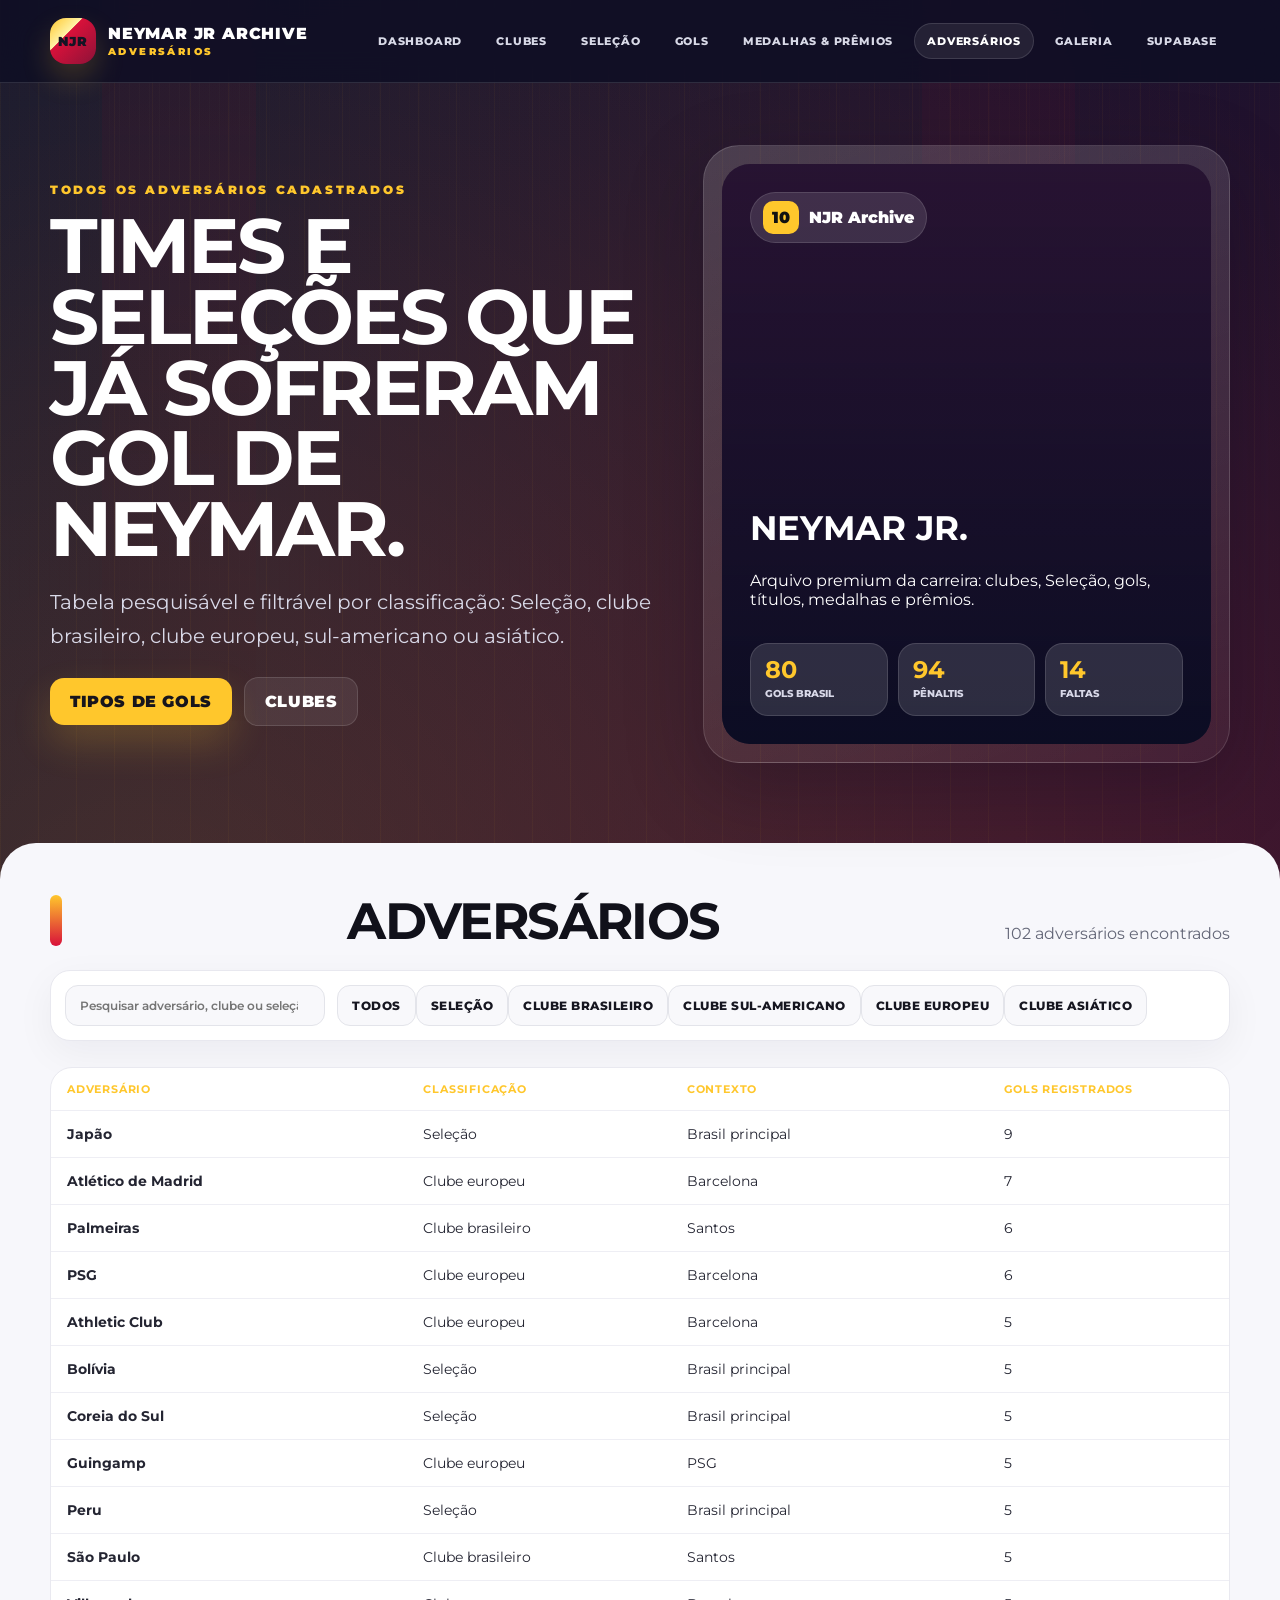
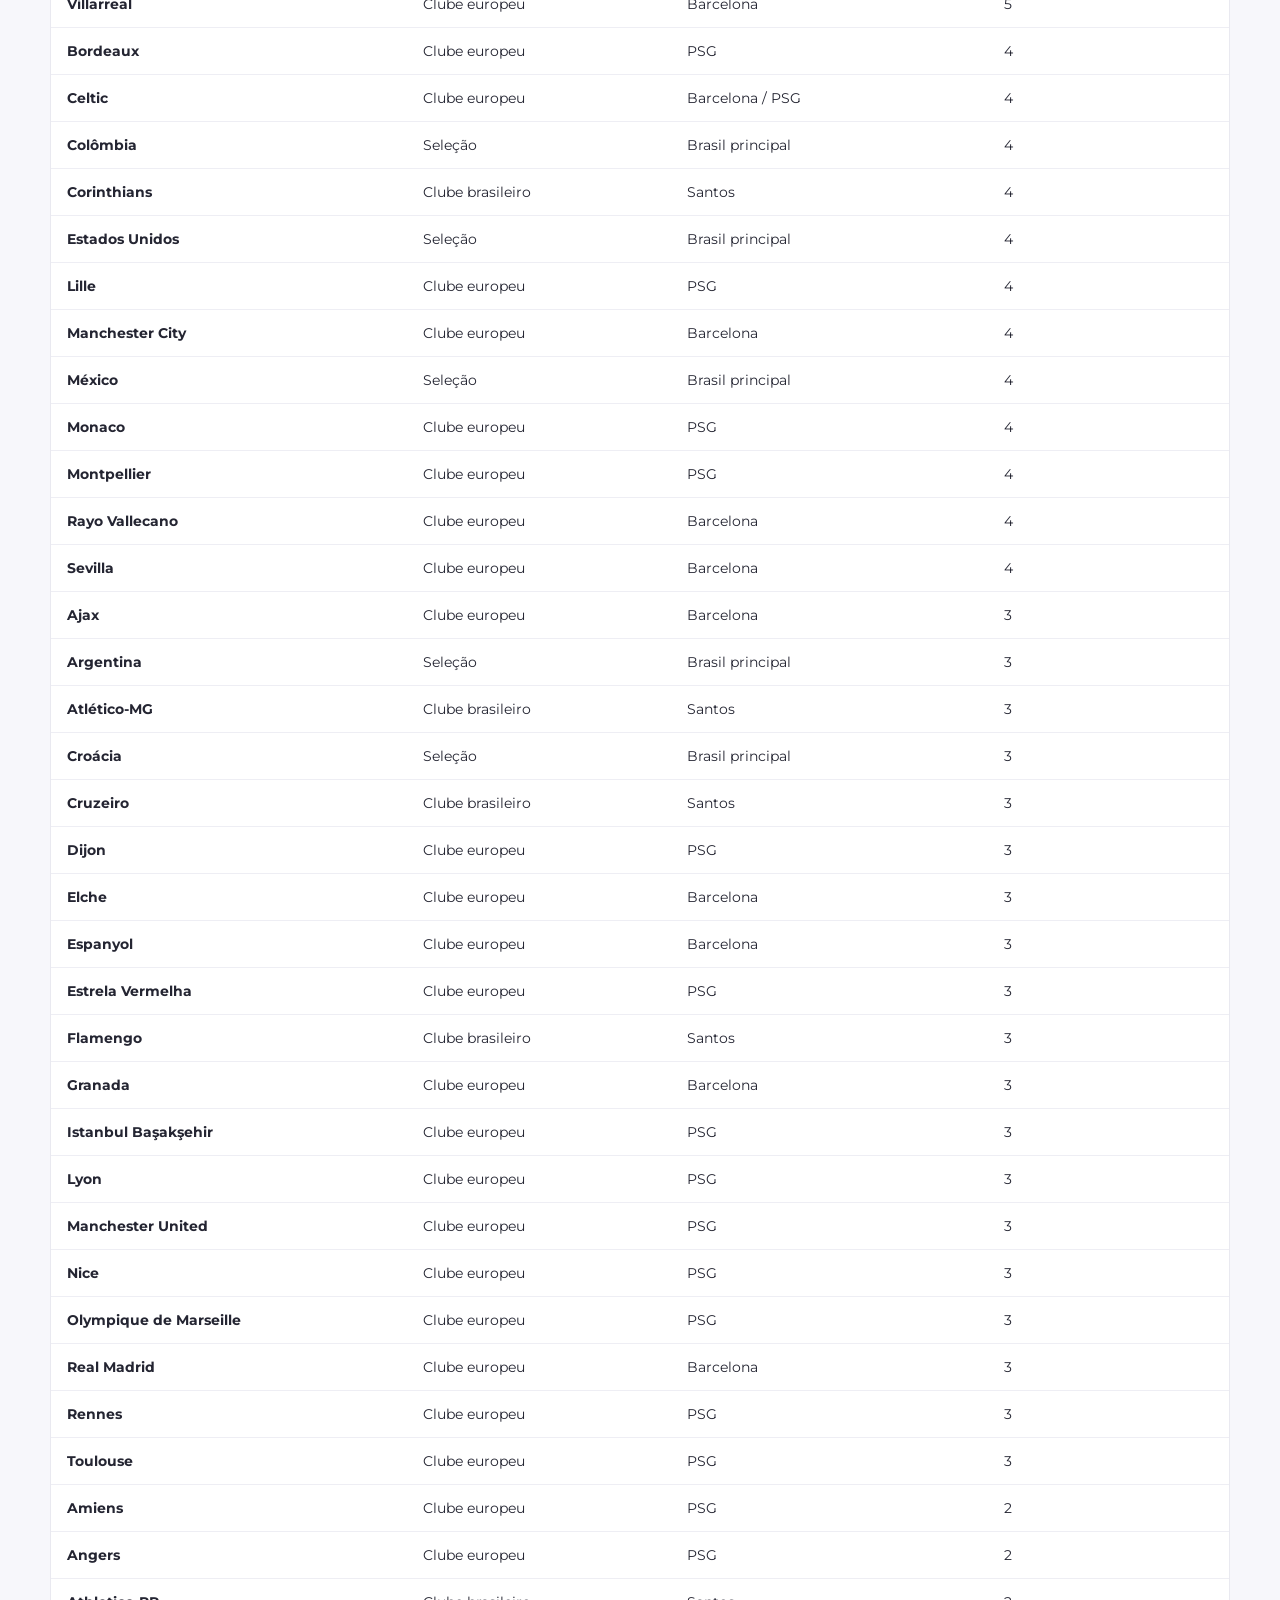
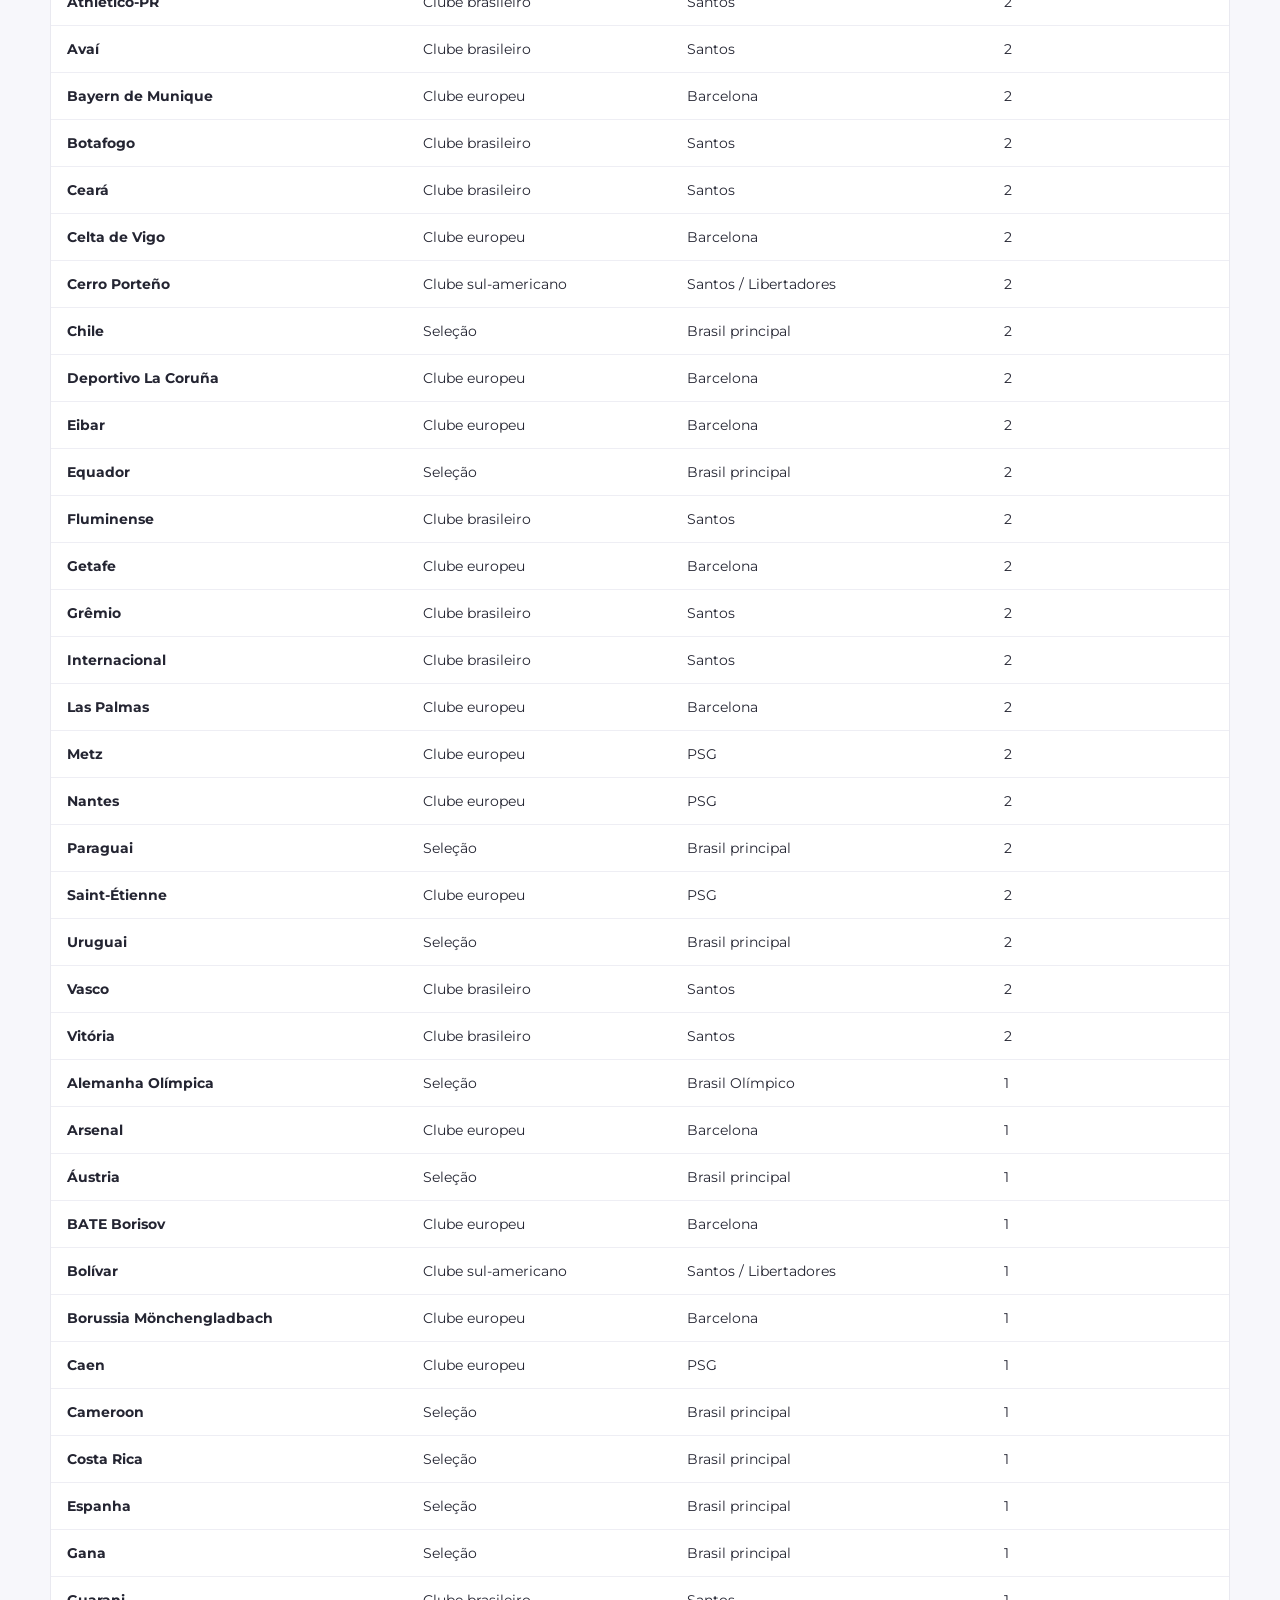
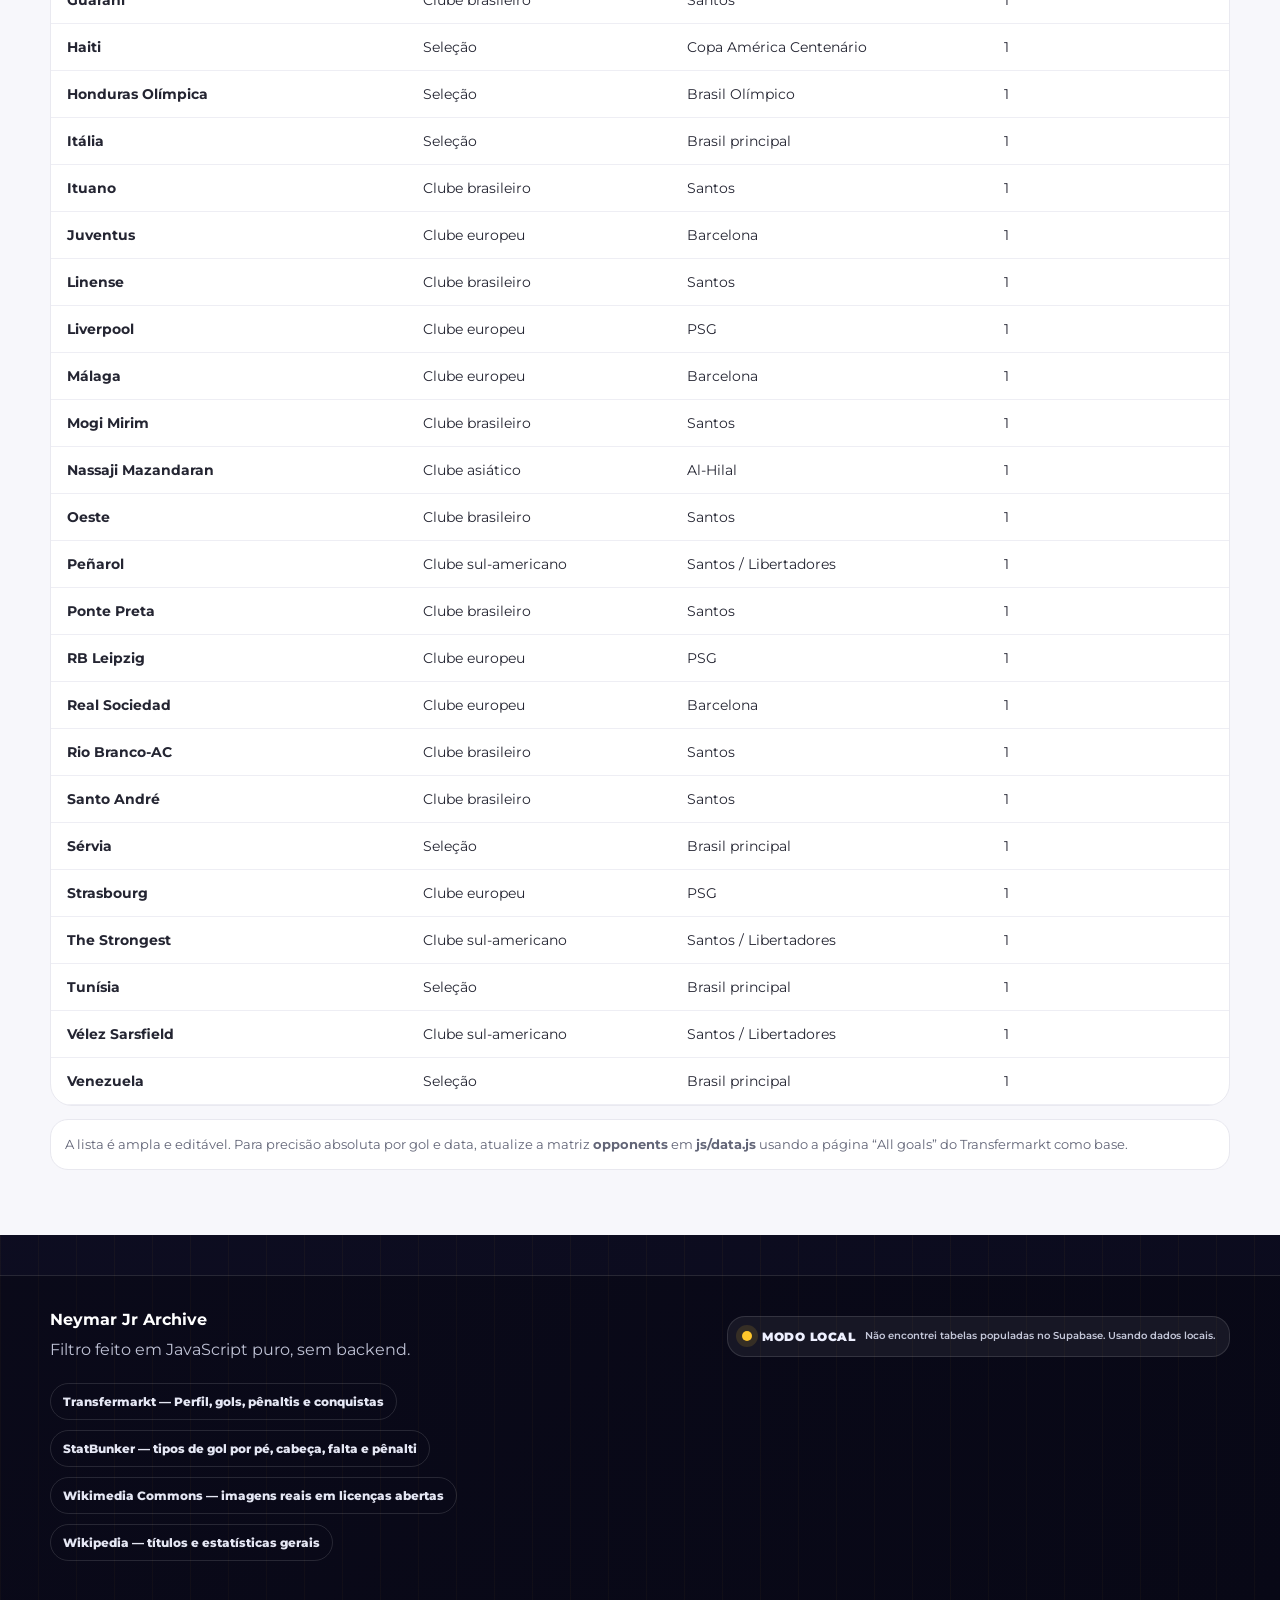
==== adversarios.html @ 156bb24e "Part 3 Neymar" ====
<!DOCTYPE html>
<html lang="pt-BR">
<head>
  <meta charset="UTF-8" />
  <meta name="viewport" content="width=device-width, initial-scale=1.0" />
  <title>Neymar Jr Archive | Adversários</title>
  <link rel="stylesheet" href="css/styles.css" />
</head>
<body data-page="adversarios">
  <header class="topbar"><div class="container nav"><a class="logo" href="index.html"><span class="logo-mark">NJR</span><span>Neymar Jr Archive<small>adversários</small></span></a><button class="mobile-toggle" id="mobile-toggle">Menu</button><nav class="nav-links" id="nav-links"></nav></div></header>
  <main>
    <section class="hero"><div class="container hero-grid"><div><p class="eyebrow">Todos os adversários cadastrados</p><h1>Times e seleções que já sofreram gol de Neymar.</h1><p class="lead">Tabela pesquisável e filtrável por classificação: Seleção, clube brasileiro, clube europeu, sul-americano ou asiático.</p><div class="hero-actions"><a class="btn" href="gols.html">Tipos de gols</a><a class="btn secondary" href="clubes.html">Clubes</a></div></div><div class="phone-card"><div class="phone-screen"><div class="phone-content" id="hero-mini"></div></div></div></div></section>
    <section class="section light"><div class="container"><div class="section-title"><h2>Adversários</h2><p id="opponents-count">Carregando adversários...</p></div><div class="filter-panel"><input id="opponents-search" type="search" placeholder="Pesquisar adversário, clube ou seleção..." /><div id="opponents-filters"></div></div><div class="table-wrap" id="opponents-table"></div><p class="note">A lista é ampla e editável. Para precisão absoluta por gol e data, atualize a matriz <strong>opponents</strong> em <strong>js/data.js</strong> usando a página “All goals” do Transfermarkt como base.</p></div></section>
  </main>
  <footer class="footer"><div class="container footer-grid"><div><strong>Neymar Jr Archive</strong><p>Filtro feito em JavaScript puro, sem backend.</p></div><div class="supabase-status" id="supabase-status"></div><div class="footer-links" id="footer-sources"></div></div></footer>
  <script src="js/data.js"></script><script src="js/supabase-config.js"></script><script src="js/supabase-service.js"></script><script src="js/app.js"></script>
</body>
</html>
---- css/styles.css ----
@import url('https://fonts.googleapis.com/css2?family=Montserrat:wght@400;500;600;700;800;900&display=swap');

:root{
  --navy:#11122f;
  --navy-2:#191844;
  --grenat:#8c1238;
  --red:#d8113a;
  --blue:#213a7b;
  --gold:#ffc72c;
  --gold-2:#e2a900;
  --white:#ffffff;
  --soft:#f7f7fb;
  --muted:#9fa3b7;
  --ink:#11111a;
  --line:rgba(255,255,255,.12);
  --shadow: 0 24px 80px rgba(2,4,24,.24);
  --radius:24px;
}

*{box-sizing:border-box}
html{scroll-behavior:smooth}
body{
  margin:0;
  font-family:'Montserrat', system-ui, -apple-system, BlinkMacSystemFont, 'Segoe UI', sans-serif;
  color:var(--white);
  background:
    linear-gradient(90deg, rgba(255,199,44,.04) 1px, transparent 1px) 0 0/38px 38px,
    radial-gradient(circle at 12% 15%, rgba(255,199,44,.16), transparent 25%),
    radial-gradient(circle at 86% 18%, rgba(216,17,58,.25), transparent 28%),
    linear-gradient(140deg, var(--navy) 0%, #111027 45%, #0b0b1d 100%);
  min-height:100vh;
}

body::before{
  content:"";
  position:fixed;
  inset:0;
  pointer-events:none;
  opacity:.22;
  background:
    repeating-linear-gradient(90deg, transparent 0 9px, rgba(255,199,44,.08) 9px 10px),
    linear-gradient(90deg, transparent 0 8%, rgba(216,17,58,.25) 8% 20%, transparent 20% 72%, rgba(216,17,58,.23) 72% 84%, transparent 84% 100%);
  mask-image:linear-gradient(to bottom, black, transparent 86%);
  z-index:-1;
}

a{color:inherit;text-decoration:none}
img{max-width:100%;display:block}
button,input,select{font-family:inherit}

.container{width:min(1180px, calc(100% - 32px));margin:0 auto}

.topbar{
  position:sticky;
  top:0;
  z-index:50;
  background:rgba(14,14,36,.82);
  backdrop-filter:blur(18px);
  border-bottom:1px solid var(--line);
}
.nav{
  height:82px;
  display:flex;
  align-items:center;
  justify-content:space-between;
  gap:22px;
}
.logo{
  display:flex;
  align-items:center;
  gap:12px;
  font-weight:900;
  letter-spacing:.8px;
  text-transform:uppercase;
}
.logo-mark{
  width:46px;height:46px;
  border-radius:16px;
  background:linear-gradient(135deg, var(--gold), #fff3a7 35%, var(--red) 36%, var(--grenat));
  color:#141424;
  display:grid;
  place-items:center;
  box-shadow:0 14px 30px rgba(255,199,44,.2);
  font-size:13px;
}
.logo small{display:block;color:var(--gold);font-size:10px;letter-spacing:2.4px;margin-top:2px}
.nav-links{display:flex;align-items:center;gap:8px;flex-wrap:wrap;justify-content:flex-end}
.nav-links a{
  padding:10px 12px;
  border:1px solid transparent;
  border-radius:999px;
  color:#d8d9e7;
  font-size:11px;
  font-weight:800;
  letter-spacing:.8px;
  text-transform:uppercase;
}
.nav-links a:hover,.nav-links a.active{background:rgba(255,255,255,.08);border-color:rgba(255,255,255,.12);color:var(--white)}
.mobile-toggle{display:none;border:0;background:rgba(255,255,255,.08);color:var(--white);border-radius:14px;padding:10px 12px;font-weight:900}

.hero{
  padding:62px 0 42px;
}
.hero-grid{
  display:grid;
  grid-template-columns:1.08fr .92fr;
  gap:34px;
  align-items:center;
}
.eyebrow{color:var(--gold);font-weight:900;text-transform:uppercase;letter-spacing:2.6px;font-size:12px;margin:0 0 14px}
h1{
  font-size:clamp(42px, 6vw, 82px);
  line-height:.92;
  margin:0 0 20px;
  letter-spacing:-3px;
  text-transform:uppercase;
}
.lead{font-size:clamp(16px, 2vw, 20px);line-height:1.7;color:#d9d9e8;max-width:760px;margin:0 0 24px}
.hero-actions{display:flex;gap:12px;flex-wrap:wrap;align-items:center}
.btn{
  display:inline-flex;
  align-items:center;
  justify-content:center;
  gap:10px;
  border:0;
  border-radius:14px;
  padding:14px 20px;
  background:var(--gold);
  color:#17151c;
  font-weight:900;
  text-transform:uppercase;
  letter-spacing:.6px;
  box-shadow:0 18px 38px rgba(255,199,44,.2);
  cursor:pointer;
}
.btn:hover{background:var(--gold-2);transform:translateY(-1px)}
.btn.secondary{background:rgba(255,255,255,.08);border:1px solid var(--line);color:#fff;box-shadow:none}
.btn.small{padding:10px 13px;border-radius:11px;font-size:12px}

.phone-card{
  position:relative;
  border-radius:36px;
  padding:18px;
  background:linear-gradient(160deg, rgba(255,255,255,.16), rgba(255,255,255,.04));
  border:1px solid rgba(255,255,255,.14);
  box-shadow:var(--shadow);
  overflow:hidden;
}
.phone-screen{
  min-height:580px;
  border-radius:28px;
  overflow:hidden;
  position:relative;
  background:#11142f;
}
.phone-screen::before{
  content:"";
  position:absolute;inset:0;
  background:linear-gradient(to bottom, rgba(124,16,59,.20), rgba(9,9,28,.65)), var(--hero-img) center/cover;
  filter:saturate(1.05);
}
.phone-content{position:relative;z-index:1;padding:28px;min-height:580px;display:flex;flex-direction:column;justify-content:flex-end}
.player-badge{display:inline-flex;gap:10px;align-items:center;background:rgba(255,255,255,.12);border:1px solid rgba(255,255,255,.12);padding:8px 12px;border-radius:999px;font-weight:900;width:max-content;margin-bottom:auto}
.player-number{background:var(--gold);color:#111;border-radius:10px;padding:7px 9px}
.phone-content h2{font-size:34px;line-height:1;margin:22px 0 10px;text-transform:uppercase}
.phone-stats{display:grid;grid-template-columns:repeat(3,1fr);gap:10px;margin-top:18px}
.phone-stat{background:rgba(255,255,255,.13);border:1px solid rgba(255,255,255,.13);border-radius:18px;padding:14px}
.phone-stat strong{display:block;font-size:24px;color:var(--gold);line-height:1}.phone-stat span{font-size:10px;text-transform:uppercase;color:#d8d8e8;font-weight:800}

.section{padding:52px 0}
.section.light{background:var(--soft);color:var(--ink);border-radius:36px 36px 0 0;margin-top:38px}
.section-title{display:flex;align-items:flex-end;justify-content:space-between;gap:20px;margin-bottom:24px}
.section-title h2{font-size:clamp(30px,4vw,52px);line-height:1;text-transform:uppercase;letter-spacing:-1.6px;margin:0}.section-title p{margin:0;color:var(--muted);max-width:560px;line-height:1.6}
.section.light .section-title p{color:#636677}
.section-title::before{content:"";display:block;width:12px;align-self:stretch;border-radius:99px;background:linear-gradient(var(--gold), var(--red));order:-1}

.kpi-grid{display:grid;grid-template-columns:repeat(4,1fr);gap:16px;margin:26px 0}
.kpi-card{background:rgba(255,255,255,.08);border:1px solid var(--line);border-radius:22px;padding:22px;box-shadow:0 18px 50px rgba(0,0,0,.12)}
.kpi-card strong{display:block;font-size:38px;color:var(--gold);line-height:1}.kpi-card span{display:block;margin-top:8px;text-transform:uppercase;font-size:12px;font-weight:900;letter-spacing:.8px}.kpi-card small{display:block;color:#c0c3d8;line-height:1.45;margin-top:12px}

.filter-panel{display:flex;gap:12px;flex-wrap:wrap;align-items:center;margin:20px 0 26px;padding:14px;border:1px solid rgba(255,255,255,.12);border-radius:20px;background:rgba(255,255,255,.06)}
.section.light .filter-panel{background:#fff;border-color:#e8e8ef;box-shadow:0 12px 38px rgba(16,19,40,.05)}
.filter-btn, select, input[type="search"]{
  border:1px solid rgba(255,255,255,.15);
  background:rgba(255,255,255,.08);
  color:var(--white);
  border-radius:13px;
  padding:12px 14px;
  font-weight:800;
  font-size:12px;
  text-transform:uppercase;
  letter-spacing:.5px;
  outline:none;
}
.section.light .filter-btn,.section.light select,.section.light input[type="search"]{border-color:#e3e4ea;background:#f8f8fb;color:#161620}
.filter-btn.active,.filter-btn:hover{background:var(--gold);color:#111;border-color:var(--gold)}
input[type="search"]{min-width:260px;text-transform:none;font-weight:600;letter-spacing:0}
select option{color:#111}

.grid{display:grid;gap:18px}.grid.three{grid-template-columns:repeat(3,1fr)}.grid.two{grid-template-columns:repeat(2,1fr)}.grid.four{grid-template-columns:repeat(4,1fr)}
.card{
  background:rgba(255,255,255,.08);
  border:1px solid var(--line);
  border-radius:var(--radius);
  overflow:hidden;
  box-shadow:0 20px 60px rgba(1,1,10,.16);
}
.section.light .card{background:#fff;border-color:#eeeeF5;color:var(--ink);box-shadow:0 20px 60px rgba(16,19,40,.08)}
.card-media{height:230px;background:#111;overflow:hidden;position:relative}.card-media img{width:100%;height:100%;object-fit:cover}.card-media::after{content:"";position:absolute;inset:0;background:linear-gradient(to top,rgba(9,9,28,.85),transparent 58%)}
.card-body{padding:22px}.card h3{margin:0 0 8px;font-size:22px;text-transform:uppercase;letter-spacing:-.7px}.card p{color:#cfd1e0;line-height:1.6;margin:0 0 14px}.section.light .card p{color:#5d6172}
.tag-row{display:flex;gap:8px;flex-wrap:wrap;margin:12px 0}.tag{font-size:10px;text-transform:uppercase;letter-spacing:.8px;font-weight:900;border:1px solid rgba(255,255,255,.14);background:rgba(255,255,255,.08);border-radius:999px;padding:7px 9px;color:#e8e8f5}.section.light .tag{border-color:#e8e8ef;background:#f7f7fa;color:#343544}.tag.gold{background:var(--gold);border-color:var(--gold);color:#111}
.stat-list{display:grid;grid-template-columns:repeat(5,1fr);gap:8px;margin-top:16px}.mini-stat{border-radius:14px;padding:12px;background:rgba(255,255,255,.08);border:1px solid rgba(255,255,255,.08)}.section.light .mini-stat{background:#f8f8fb;border-color:#ededf4}.mini-stat strong{display:block;color:var(--gold);font-size:22px}.section.light .mini-stat strong{color:#c49200}.mini-stat span{font-size:10px;text-transform:uppercase;font-weight:900;color:#c8cbdf}.section.light .mini-stat span{color:#737789}

.timeline{position:relative;display:grid;gap:16px}.timeline::before{content:"";position:absolute;top:0;bottom:0;left:20px;width:2px;background:rgba(255,199,44,.35)}.timeline-item{position:relative;padding-left:56px}.timeline-dot{position:absolute;left:9px;top:18px;width:24px;height:24px;border-radius:50%;background:var(--gold);border:5px solid var(--navy)}.timeline-box{background:rgba(255,255,255,.08);border:1px solid var(--line);border-radius:20px;padding:18px}.timeline-box strong{color:var(--gold);font-size:13px;text-transform:uppercase}.timeline-box h3{margin:4px 0 6px;text-transform:uppercase}.timeline-box p{margin:0;color:#cfd1df;line-height:1.55}

.chart-card{padding:22px}.bar-row{display:grid;grid-template-columns:150px 1fr 62px;gap:12px;align-items:center;margin:14px 0}.bar-label{font-weight:900;font-size:12px;text-transform:uppercase}.bar-track{height:14px;border-radius:99px;background:rgba(255,255,255,.10);overflow:hidden}.section.light .bar-track{background:#e8e8ef}.bar-fill{height:100%;border-radius:99px;background:linear-gradient(90deg,var(--gold),var(--red));width:var(--w)}.bar-value{text-align:right;color:var(--gold);font-weight:900}.section.light .bar-value{color:#bc8e00}

.table-wrap{overflow:auto;border-radius:22px;border:1px solid rgba(255,255,255,.1)}.section.light .table-wrap{border-color:#e9e9f0;background:#fff}table{width:100%;border-collapse:collapse;min-width:720px}th,td{padding:14px 16px;border-bottom:1px solid rgba(255,255,255,.08);text-align:left}th{text-transform:uppercase;letter-spacing:.8px;font-size:11px;color:var(--gold)}td{color:#e6e7f4;font-size:14px}.section.light td{color:#242532}.section.light th,.section.light td{border-bottom:1px solid #eeeeF4}

.award-card .card-media{height:260px;background:#080812}.award-card .card-media img{object-fit:cover}.award-class{color:var(--gold);font-size:11px;text-transform:uppercase;letter-spacing:1.2px;font-weight:900}.award-years{display:inline-flex;margin:8px 0 14px;background:var(--gold);color:#111;border-radius:999px;padding:8px 10px;font-size:12px;font-weight:900}

.gallery-card{position:relative;min-height:340px;border-radius:26px;overflow:hidden;border:1px solid var(--line);box-shadow:var(--shadow)}.gallery-card img{width:100%;height:100%;min-height:340px;object-fit:cover;position:absolute;inset:0}.gallery-card::after{content:"";position:absolute;inset:0;background:linear-gradient(to top,rgba(8,8,22,.86),transparent 58%)}.gallery-info{position:absolute;left:20px;right:20px;bottom:20px;z-index:1}.gallery-info h3{margin:0 0 8px;text-transform:uppercase;font-size:20px}.gallery-info p{margin:0;color:#d7d8e7;font-size:12px}

.note{font-size:13px;color:#bfc2d5;line-height:1.6;background:rgba(255,255,255,.06);border:1px solid var(--line);border-radius:18px;padding:14px}.section.light .note{background:#fff;color:#626577;border-color:#e8e8ef}
.footer{padding:34px 0 46px;border-top:1px solid var(--line);background:rgba(0,0,0,.22);margin-top:40px}.footer-grid{display:grid;grid-template-columns:1fr auto;gap:20px;align-items:center}.footer p{color:#bfc2d5;line-height:1.6;margin:8px 0 0}.footer-links{display:flex;gap:10px;flex-wrap:wrap}.footer-links a{border:1px solid var(--line);border-radius:999px;padding:10px 12px;color:#e5e7f4;font-size:12px;font-weight:800}

.empty{padding:24px;border:1px dashed rgba(255,255,255,.22);border-radius:18px;color:#cdd0df}.section.light .empty{border-color:#ddd;color:#6d7180}

@media (max-width: 980px){
  .hero-grid{grid-template-columns:1fr}.phone-card{max-width:560px;margin:0 auto}.kpi-grid,.grid.four{grid-template-columns:repeat(2,1fr)}.grid.three{grid-template-columns:repeat(2,1fr)}.stat-list{grid-template-columns:repeat(3,1fr)}
  .nav-links{position:fixed;left:16px;right:16px;top:86px;background:#11122f;border:1px solid var(--line);border-radius:22px;padding:14px;display:none;box-shadow:var(--shadow)}.nav-links.open{display:flex}.mobile-toggle{display:block}
}
@media (max-width: 640px){
  .container{width:min(100% - 22px, 1180px)}.nav{height:72px}.logo span{font-size:13px}.hero{padding-top:34px}h1{letter-spacing:-1.6px}.phone-screen,.phone-content{min-height:460px}.phone-stats{grid-template-columns:1fr}.kpi-grid,.grid.two,.grid.three,.grid.four{grid-template-columns:1fr}.section{padding:34px 0}.section-title{align-items:flex-start;flex-direction:column}.stat-list{grid-template-columns:repeat(2,1fr)}.bar-row{grid-template-columns:1fr}.bar-value{text-align:left}.footer-grid{grid-template-columns:1fr}input[type="search"]{min-width:100%;width:100%}
}

.supabase-status{
  display:flex;
  align-items:center;
  gap:10px;
  flex-wrap:wrap;
  border:1px solid var(--line);
  border-radius:18px;
  padding:12px 14px;
  background:rgba(255,255,255,.06);
  color:#eef0ff;
  font-weight:900;
  font-size:12px;
  text-transform:uppercase;
  letter-spacing:.5px;
}
.supabase-status small{color:#c5c8da;text-transform:none;letter-spacing:0;font-weight:600;line-height:1.4}
.supabase-status.large{margin:0 0 20px;padding:18px;border-radius:22px;justify-content:flex-start}
.status-dot{width:10px;height:10px;border-radius:50%;display:inline-block;background:#8f94aa;box-shadow:0 0 0 6px rgba(255,255,255,.06)}
.status-dot.online{background:#39d98a;box-shadow:0 0 0 6px rgba(57,217,138,.13)}
.status-dot.offline{background:var(--gold);box-shadow:0 0 0 6px rgba(255,199,44,.13)}

.form-card{
  background:rgba(255,255,255,.08);
  border:1px solid var(--line);
  border-radius:var(--radius);
  padding:22px;
  box-shadow:var(--shadow);
  display:grid;
  gap:16px;
}
.form-grid{display:grid;grid-template-columns:repeat(2,1fr);gap:16px}
.form-card label{display:grid;gap:8px;font-size:12px;text-transform:uppercase;letter-spacing:.8px;font-weight:900;color:#e8e9f8}
.form-card input,.form-card textarea,.form-card select{
  width:100%;
  border:1px solid rgba(255,255,255,.14);
  background:rgba(255,255,255,.08);
  color:#fff;
  border-radius:14px;
  padding:14px;
  outline:none;
  font-weight:600;
  text-transform:none;
  letter-spacing:0;
}
.form-card textarea{resize:vertical;line-height:1.55}
.form-card option{color:#111}
.section.light .form-card{background:#fff;border-color:#ececf3;color:var(--ink)}
.section.light .form-card label{color:#232431}.section.light .form-card input,.section.light .form-card textarea,.section.light .form-card select{background:#f8f8fb;border-color:#e3e4ea;color:#111}

@media (max-width: 640px){.form-grid{grid-template-columns:1fr}.supabase-status{align-items:flex-start;flex-direction:column}}
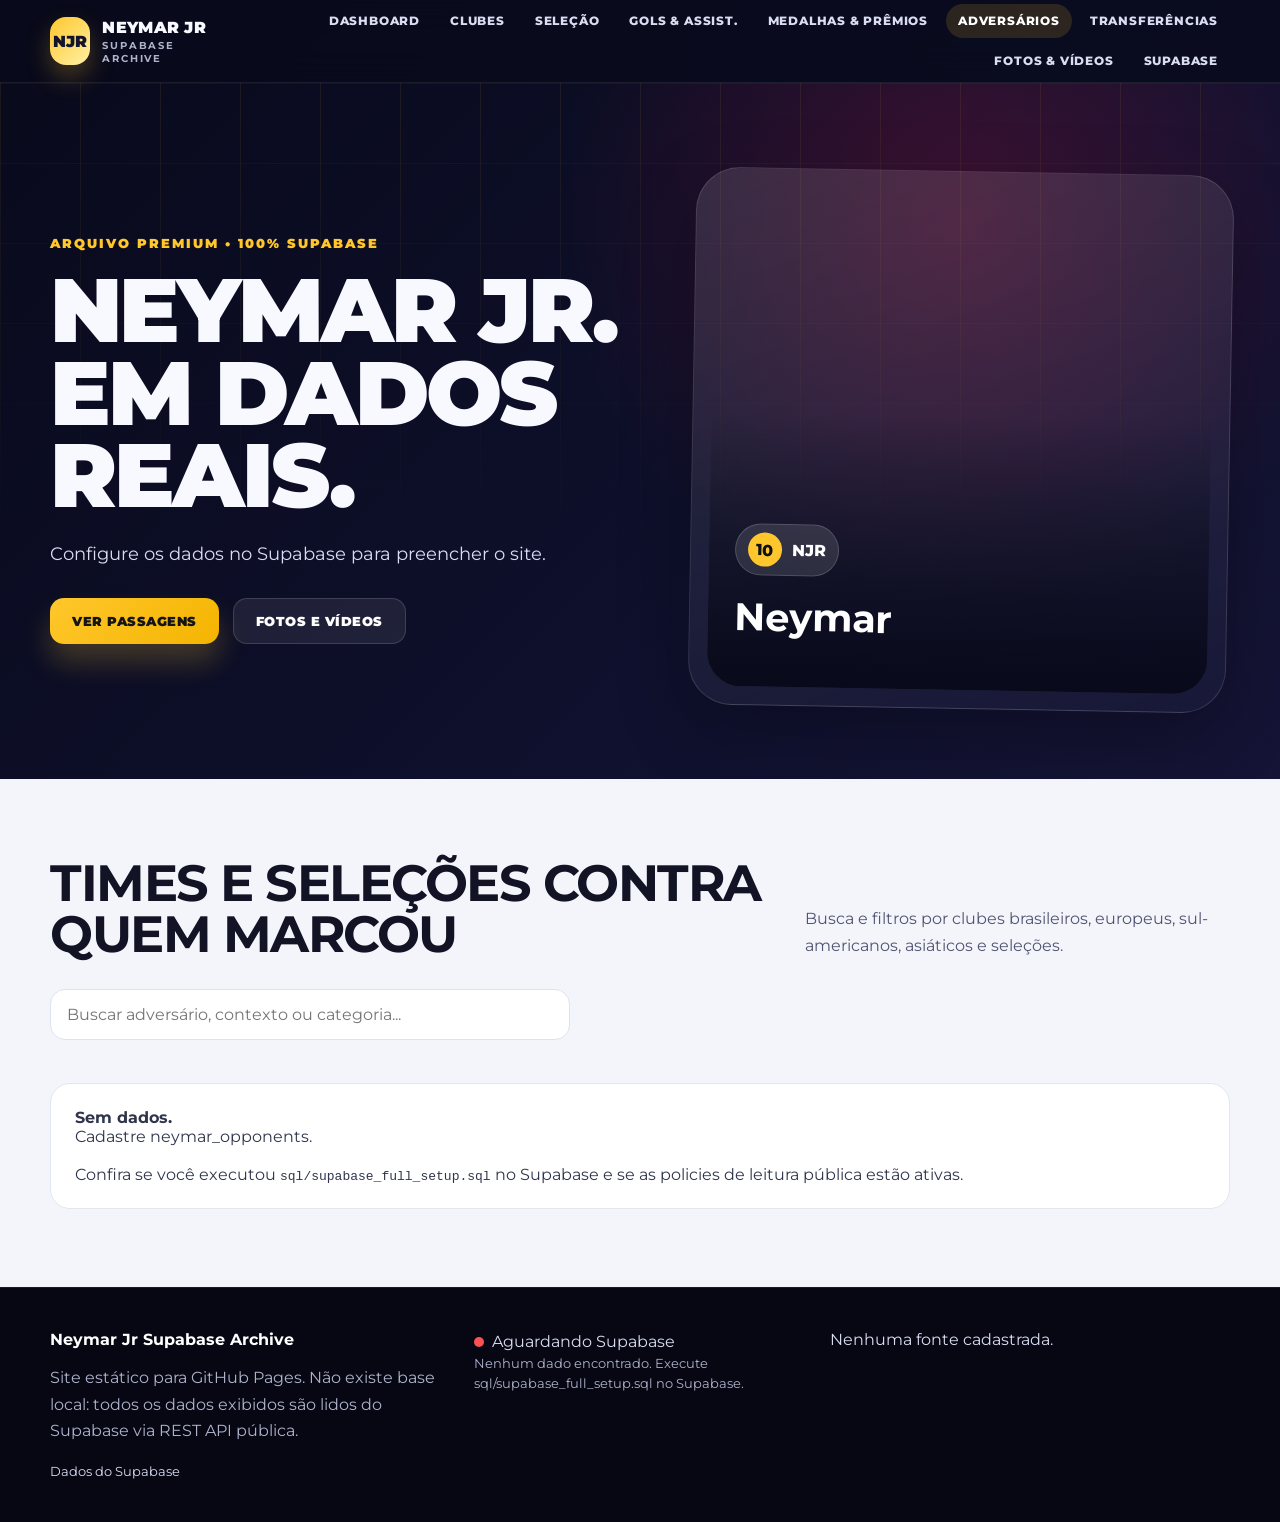
==== commit 786caeff: "Part 4 Neymar" ====
--- a/adversarios.html
+++ b/adversarios.html
@@ -1,18 +1,2 @@
-<!DOCTYPE html>
-<html lang="pt-BR">
-<head>
-  <meta charset="UTF-8" />
-  <meta name="viewport" content="width=device-width, initial-scale=1.0" />
-  <title>Neymar Jr Archive | Adversários</title>
-  <link rel="stylesheet" href="css/styles.css" />
-</head>
-<body data-page="adversarios">
-  <header class="topbar"><div class="container nav"><a class="logo" href="index.html"><span class="logo-mark">NJR</span><span>Neymar Jr Archive<small>adversários</small></span></a><button class="mobile-toggle" id="mobile-toggle">Menu</button><nav class="nav-links" id="nav-links"></nav></div></header>
-  <main>
-    <section class="hero"><div class="container hero-grid"><div><p class="eyebrow">Todos os adversários cadastrados</p><h1>Times e seleções que já sofreram gol de Neymar.</h1><p class="lead">Tabela pesquisável e filtrável por classificação: Seleção, clube brasileiro, clube europeu, sul-americano ou asiático.</p><div class="hero-actions"><a class="btn" href="gols.html">Tipos de gols</a><a class="btn secondary" href="clubes.html">Clubes</a></div></div><div class="phone-card"><div class="phone-screen"><div class="phone-content" id="hero-mini"></div></div></div></div></section>
-    <section class="section light"><div class="container"><div class="section-title"><h2>Adversários</h2><p id="opponents-count">Carregando adversários...</p></div><div class="filter-panel"><input id="opponents-search" type="search" placeholder="Pesquisar adversário, clube ou seleção..." /><div id="opponents-filters"></div></div><div class="table-wrap" id="opponents-table"></div><p class="note">A lista é ampla e editável. Para precisão absoluta por gol e data, atualize a matriz <strong>opponents</strong> em <strong>js/data.js</strong> usando a página “All goals” do Transfermarkt como base.</p></div></section>
-  </main>
-  <footer class="footer"><div class="container footer-grid"><div><strong>Neymar Jr Archive</strong><p>Filtro feito em JavaScript puro, sem backend.</p></div><div class="supabase-status" id="supabase-status"></div><div class="footer-links" id="footer-sources"></div></div></footer>
-  <script src="js/data.js"></script><script src="js/supabase-config.js"></script><script src="js/supabase-service.js"></script><script src="js/app.js"></script>
-</body>
-</html>
+<!DOCTYPE html><html lang="pt-BR"><head><meta charset="UTF-8"/><meta name="viewport" content="width=device-width, initial-scale=1.0"/><title>Neymar Jr | Adversários</title><meta name="description" content="Todos os adversários cadastrados contra quem Neymar marcou."/><link rel="preconnect" href="https://fonts.googleapis.com"><link rel="preconnect" href="https://fonts.gstatic.com" crossorigin><link href="https://fonts.googleapis.com/css2?family=Montserrat:wght@400;500;700;800;900&display=swap" rel="stylesheet"><link rel="stylesheet" href="css/styles.css"/></head><body data-page="adversarios"><header class="topbar"><div class="container nav"><a class="logo" href="index.html"><span class="logo-mark">NJR</span><span><span id="brand-name">Neymar Jr</span><small>Supabase Archive</small></span></a><button class="mobile-toggle" id="mobile-toggle">Menu</button><nav class="nav-links" id="nav-links"></nav></div></header><main><section class="hero"><div class="container hero-grid"><div id="hero-copy"></div><div class="phone-card"><div class="phone-screen"><div class="phone-content" id="hero-mini"></div></div></div></div></section>
+<section class="section light"><div class="container"><div class="section-title"><h2>Times e seleções contra quem marcou</h2><p>Busca e filtros por clubes brasileiros, europeus, sul-americanos, asiáticos e seleções.</p></div><input class="searchbar" id="opponents-search" placeholder="Buscar adversário, contexto ou categoria..."/><br><br><div class="filters" id="opponents-filters"></div><p class="note" id="opponents-count"></p><div class="table-wrap" id="opponents-table"></div></div></section></main><footer class="footer"><div class="container footer-grid"><div><strong>Neymar Jr Supabase Archive</strong><p>Site estático para GitHub Pages. Não existe base local: todos os dados exibidos são lidos do Supabase via REST API pública.</p><small id="updated-label"></small></div><div class="supabase-status" id="supabase-status"></div><div class="footer-links" id="footer-sources"></div></div></footer><script src="js/supabase-config.js"></script><script src="js/app.js"></script></body></html>
--- a/css/styles.css
+++ b/css/styles.css
@@ -1,286 +1,53 @@
-@import url('https://fonts.googleapis.com/css2?family=Montserrat:wght@400;500;600;700;800;900&display=swap');
 
 :root{
-  --navy:#11122f;
-  --navy-2:#191844;
-  --grenat:#8c1238;
-  --red:#d8113a;
-  --blue:#213a7b;
+  --bg:#0a0b1b;
+  --bg2:#111331;
+  --panel:#16183a;
+  --card:#ffffff;
+  --text:#f8f8ff;
+  --muted:#aeb3cc;
+  --ink:#121426;
+  --ink2:#4f5470;
+  --blue:#172b8f;
+  --navy:#10122d;
+  --red:#b91545;
   --gold:#ffc72c;
-  --gold-2:#e2a900;
-  --white:#ffffff;
-  --soft:#f7f7fb;
-  --muted:#9fa3b7;
-  --ink:#11111a;
+  --gold2:#f4b400;
   --line:rgba(255,255,255,.12);
-  --shadow: 0 24px 80px rgba(2,4,24,.24);
+  --shadow:0 24px 70px rgba(0,0,0,.28);
   --radius:24px;
+  --container:1180px;
 }
-
 *{box-sizing:border-box}
 html{scroll-behavior:smooth}
-body{
-  margin:0;
-  font-family:'Montserrat', system-ui, -apple-system, BlinkMacSystemFont, 'Segoe UI', sans-serif;
-  color:var(--white);
-  background:
-    linear-gradient(90deg, rgba(255,199,44,.04) 1px, transparent 1px) 0 0/38px 38px,
-    radial-gradient(circle at 12% 15%, rgba(255,199,44,.16), transparent 25%),
-    radial-gradient(circle at 86% 18%, rgba(216,17,58,.25), transparent 28%),
-    linear-gradient(140deg, var(--navy) 0%, #111027 45%, #0b0b1d 100%);
-  min-height:100vh;
-}
-
-body::before{
-  content:"";
-  position:fixed;
-  inset:0;
-  pointer-events:none;
-  opacity:.22;
-  background:
-    repeating-linear-gradient(90deg, transparent 0 9px, rgba(255,199,44,.08) 9px 10px),
-    linear-gradient(90deg, transparent 0 8%, rgba(216,17,58,.25) 8% 20%, transparent 20% 72%, rgba(216,17,58,.23) 72% 84%, transparent 84% 100%);
-  mask-image:linear-gradient(to bottom, black, transparent 86%);
-  z-index:-1;
-}
-
+body{margin:0;font-family:Montserrat,Inter,system-ui,-apple-system,Segoe UI,Arial,sans-serif;background:linear-gradient(135deg,#080919,#111331 45%,#370b24);color:var(--text);min-height:100vh}
 a{color:inherit;text-decoration:none}
 img{max-width:100%;display:block}
-button,input,select{font-family:inherit}
-
-.container{width:min(1180px, calc(100% - 32px));margin:0 auto}
-
-.topbar{
-  position:sticky;
-  top:0;
-  z-index:50;
-  background:rgba(14,14,36,.82);
-  backdrop-filter:blur(18px);
-  border-bottom:1px solid var(--line);
-}
-.nav{
-  height:82px;
-  display:flex;
-  align-items:center;
-  justify-content:space-between;
-  gap:22px;
-}
-.logo{
-  display:flex;
-  align-items:center;
-  gap:12px;
-  font-weight:900;
-  letter-spacing:.8px;
-  text-transform:uppercase;
-}
-.logo-mark{
-  width:46px;height:46px;
-  border-radius:16px;
-  background:linear-gradient(135deg, var(--gold), #fff3a7 35%, var(--red) 36%, var(--grenat));
-  color:#141424;
-  display:grid;
-  place-items:center;
-  box-shadow:0 14px 30px rgba(255,199,44,.2);
-  font-size:13px;
-}
-.logo small{display:block;color:var(--gold);font-size:10px;letter-spacing:2.4px;margin-top:2px}
-.nav-links{display:flex;align-items:center;gap:8px;flex-wrap:wrap;justify-content:flex-end}
-.nav-links a{
-  padding:10px 12px;
-  border:1px solid transparent;
-  border-radius:999px;
-  color:#d8d9e7;
-  font-size:11px;
-  font-weight:800;
-  letter-spacing:.8px;
-  text-transform:uppercase;
-}
-.nav-links a:hover,.nav-links a.active{background:rgba(255,255,255,.08);border-color:rgba(255,255,255,.12);color:var(--white)}
-.mobile-toggle{display:none;border:0;background:rgba(255,255,255,.08);color:var(--white);border-radius:14px;padding:10px 12px;font-weight:900}
-
-.hero{
-  padding:62px 0 42px;
-}
-.hero-grid{
-  display:grid;
-  grid-template-columns:1.08fr .92fr;
-  gap:34px;
-  align-items:center;
-}
-.eyebrow{color:var(--gold);font-weight:900;text-transform:uppercase;letter-spacing:2.6px;font-size:12px;margin:0 0 14px}
-h1{
-  font-size:clamp(42px, 6vw, 82px);
-  line-height:.92;
-  margin:0 0 20px;
-  letter-spacing:-3px;
-  text-transform:uppercase;
-}
-.lead{font-size:clamp(16px, 2vw, 20px);line-height:1.7;color:#d9d9e8;max-width:760px;margin:0 0 24px}
-.hero-actions{display:flex;gap:12px;flex-wrap:wrap;align-items:center}
-.btn{
-  display:inline-flex;
-  align-items:center;
-  justify-content:center;
-  gap:10px;
-  border:0;
-  border-radius:14px;
-  padding:14px 20px;
-  background:var(--gold);
-  color:#17151c;
-  font-weight:900;
-  text-transform:uppercase;
-  letter-spacing:.6px;
-  box-shadow:0 18px 38px rgba(255,199,44,.2);
-  cursor:pointer;
-}
-.btn:hover{background:var(--gold-2);transform:translateY(-1px)}
-.btn.secondary{background:rgba(255,255,255,.08);border:1px solid var(--line);color:#fff;box-shadow:none}
-.btn.small{padding:10px 13px;border-radius:11px;font-size:12px}
-
-.phone-card{
-  position:relative;
-  border-radius:36px;
-  padding:18px;
-  background:linear-gradient(160deg, rgba(255,255,255,.16), rgba(255,255,255,.04));
-  border:1px solid rgba(255,255,255,.14);
-  box-shadow:var(--shadow);
-  overflow:hidden;
-}
-.phone-screen{
-  min-height:580px;
-  border-radius:28px;
-  overflow:hidden;
-  position:relative;
-  background:#11142f;
-}
-.phone-screen::before{
-  content:"";
-  position:absolute;inset:0;
-  background:linear-gradient(to bottom, rgba(124,16,59,.20), rgba(9,9,28,.65)), var(--hero-img) center/cover;
-  filter:saturate(1.05);
-}
-.phone-content{position:relative;z-index:1;padding:28px;min-height:580px;display:flex;flex-direction:column;justify-content:flex-end}
-.player-badge{display:inline-flex;gap:10px;align-items:center;background:rgba(255,255,255,.12);border:1px solid rgba(255,255,255,.12);padding:8px 12px;border-radius:999px;font-weight:900;width:max-content;margin-bottom:auto}
-.player-number{background:var(--gold);color:#111;border-radius:10px;padding:7px 9px}
-.phone-content h2{font-size:34px;line-height:1;margin:22px 0 10px;text-transform:uppercase}
-.phone-stats{display:grid;grid-template-columns:repeat(3,1fr);gap:10px;margin-top:18px}
-.phone-stat{background:rgba(255,255,255,.13);border:1px solid rgba(255,255,255,.13);border-radius:18px;padding:14px}
-.phone-stat strong{display:block;font-size:24px;color:var(--gold);line-height:1}.phone-stat span{font-size:10px;text-transform:uppercase;color:#d8d8e8;font-weight:800}
-
-.section{padding:52px 0}
-.section.light{background:var(--soft);color:var(--ink);border-radius:36px 36px 0 0;margin-top:38px}
-.section-title{display:flex;align-items:flex-end;justify-content:space-between;gap:20px;margin-bottom:24px}
-.section-title h2{font-size:clamp(30px,4vw,52px);line-height:1;text-transform:uppercase;letter-spacing:-1.6px;margin:0}.section-title p{margin:0;color:var(--muted);max-width:560px;line-height:1.6}
-.section.light .section-title p{color:#636677}
-.section-title::before{content:"";display:block;width:12px;align-self:stretch;border-radius:99px;background:linear-gradient(var(--gold), var(--red));order:-1}
-
-.kpi-grid{display:grid;grid-template-columns:repeat(4,1fr);gap:16px;margin:26px 0}
-.kpi-card{background:rgba(255,255,255,.08);border:1px solid var(--line);border-radius:22px;padding:22px;box-shadow:0 18px 50px rgba(0,0,0,.12)}
-.kpi-card strong{display:block;font-size:38px;color:var(--gold);line-height:1}.kpi-card span{display:block;margin-top:8px;text-transform:uppercase;font-size:12px;font-weight:900;letter-spacing:.8px}.kpi-card small{display:block;color:#c0c3d8;line-height:1.45;margin-top:12px}
-
-.filter-panel{display:flex;gap:12px;flex-wrap:wrap;align-items:center;margin:20px 0 26px;padding:14px;border:1px solid rgba(255,255,255,.12);border-radius:20px;background:rgba(255,255,255,.06)}
-.section.light .filter-panel{background:#fff;border-color:#e8e8ef;box-shadow:0 12px 38px rgba(16,19,40,.05)}
-.filter-btn, select, input[type="search"]{
-  border:1px solid rgba(255,255,255,.15);
-  background:rgba(255,255,255,.08);
-  color:var(--white);
-  border-radius:13px;
-  padding:12px 14px;
-  font-weight:800;
-  font-size:12px;
-  text-transform:uppercase;
-  letter-spacing:.5px;
-  outline:none;
-}
-.section.light .filter-btn,.section.light select,.section.light input[type="search"]{border-color:#e3e4ea;background:#f8f8fb;color:#161620}
-.filter-btn.active,.filter-btn:hover{background:var(--gold);color:#111;border-color:var(--gold)}
-input[type="search"]{min-width:260px;text-transform:none;font-weight:600;letter-spacing:0}
-select option{color:#111}
-
-.grid{display:grid;gap:18px}.grid.three{grid-template-columns:repeat(3,1fr)}.grid.two{grid-template-columns:repeat(2,1fr)}.grid.four{grid-template-columns:repeat(4,1fr)}
-.card{
-  background:rgba(255,255,255,.08);
-  border:1px solid var(--line);
-  border-radius:var(--radius);
-  overflow:hidden;
-  box-shadow:0 20px 60px rgba(1,1,10,.16);
-}
-.section.light .card{background:#fff;border-color:#eeeeF5;color:var(--ink);box-shadow:0 20px 60px rgba(16,19,40,.08)}
-.card-media{height:230px;background:#111;overflow:hidden;position:relative}.card-media img{width:100%;height:100%;object-fit:cover}.card-media::after{content:"";position:absolute;inset:0;background:linear-gradient(to top,rgba(9,9,28,.85),transparent 58%)}
-.card-body{padding:22px}.card h3{margin:0 0 8px;font-size:22px;text-transform:uppercase;letter-spacing:-.7px}.card p{color:#cfd1e0;line-height:1.6;margin:0 0 14px}.section.light .card p{color:#5d6172}
-.tag-row{display:flex;gap:8px;flex-wrap:wrap;margin:12px 0}.tag{font-size:10px;text-transform:uppercase;letter-spacing:.8px;font-weight:900;border:1px solid rgba(255,255,255,.14);background:rgba(255,255,255,.08);border-radius:999px;padding:7px 9px;color:#e8e8f5}.section.light .tag{border-color:#e8e8ef;background:#f7f7fa;color:#343544}.tag.gold{background:var(--gold);border-color:var(--gold);color:#111}
-.stat-list{display:grid;grid-template-columns:repeat(5,1fr);gap:8px;margin-top:16px}.mini-stat{border-radius:14px;padding:12px;background:rgba(255,255,255,.08);border:1px solid rgba(255,255,255,.08)}.section.light .mini-stat{background:#f8f8fb;border-color:#ededf4}.mini-stat strong{display:block;color:var(--gold);font-size:22px}.section.light .mini-stat strong{color:#c49200}.mini-stat span{font-size:10px;text-transform:uppercase;font-weight:900;color:#c8cbdf}.section.light .mini-stat span{color:#737789}
-
-.timeline{position:relative;display:grid;gap:16px}.timeline::before{content:"";position:absolute;top:0;bottom:0;left:20px;width:2px;background:rgba(255,199,44,.35)}.timeline-item{position:relative;padding-left:56px}.timeline-dot{position:absolute;left:9px;top:18px;width:24px;height:24px;border-radius:50%;background:var(--gold);border:5px solid var(--navy)}.timeline-box{background:rgba(255,255,255,.08);border:1px solid var(--line);border-radius:20px;padding:18px}.timeline-box strong{color:var(--gold);font-size:13px;text-transform:uppercase}.timeline-box h3{margin:4px 0 6px;text-transform:uppercase}.timeline-box p{margin:0;color:#cfd1df;line-height:1.55}
-
-.chart-card{padding:22px}.bar-row{display:grid;grid-template-columns:150px 1fr 62px;gap:12px;align-items:center;margin:14px 0}.bar-label{font-weight:900;font-size:12px;text-transform:uppercase}.bar-track{height:14px;border-radius:99px;background:rgba(255,255,255,.10);overflow:hidden}.section.light .bar-track{background:#e8e8ef}.bar-fill{height:100%;border-radius:99px;background:linear-gradient(90deg,var(--gold),var(--red));width:var(--w)}.bar-value{text-align:right;color:var(--gold);font-weight:900}.section.light .bar-value{color:#bc8e00}
-
-.table-wrap{overflow:auto;border-radius:22px;border:1px solid rgba(255,255,255,.1)}.section.light .table-wrap{border-color:#e9e9f0;background:#fff}table{width:100%;border-collapse:collapse;min-width:720px}th,td{padding:14px 16px;border-bottom:1px solid rgba(255,255,255,.08);text-align:left}th{text-transform:uppercase;letter-spacing:.8px;font-size:11px;color:var(--gold)}td{color:#e6e7f4;font-size:14px}.section.light td{color:#242532}.section.light th,.section.light td{border-bottom:1px solid #eeeeF4}
-
-.award-card .card-media{height:260px;background:#080812}.award-card .card-media img{object-fit:cover}.award-class{color:var(--gold);font-size:11px;text-transform:uppercase;letter-spacing:1.2px;font-weight:900}.award-years{display:inline-flex;margin:8px 0 14px;background:var(--gold);color:#111;border-radius:999px;padding:8px 10px;font-size:12px;font-weight:900}
-
-.gallery-card{position:relative;min-height:340px;border-radius:26px;overflow:hidden;border:1px solid var(--line);box-shadow:var(--shadow)}.gallery-card img{width:100%;height:100%;min-height:340px;object-fit:cover;position:absolute;inset:0}.gallery-card::after{content:"";position:absolute;inset:0;background:linear-gradient(to top,rgba(8,8,22,.86),transparent 58%)}.gallery-info{position:absolute;left:20px;right:20px;bottom:20px;z-index:1}.gallery-info h3{margin:0 0 8px;text-transform:uppercase;font-size:20px}.gallery-info p{margin:0;color:#d7d8e7;font-size:12px}
-
-.note{font-size:13px;color:#bfc2d5;line-height:1.6;background:rgba(255,255,255,.06);border:1px solid var(--line);border-radius:18px;padding:14px}.section.light .note{background:#fff;color:#626577;border-color:#e8e8ef}
-.footer{padding:34px 0 46px;border-top:1px solid var(--line);background:rgba(0,0,0,.22);margin-top:40px}.footer-grid{display:grid;grid-template-columns:1fr auto;gap:20px;align-items:center}.footer p{color:#bfc2d5;line-height:1.6;margin:8px 0 0}.footer-links{display:flex;gap:10px;flex-wrap:wrap}.footer-links a{border:1px solid var(--line);border-radius:999px;padding:10px 12px;color:#e5e7f4;font-size:12px;font-weight:800}
-
-.empty{padding:24px;border:1px dashed rgba(255,255,255,.22);border-radius:18px;color:#cdd0df}.section.light .empty{border-color:#ddd;color:#6d7180}
-
-@media (max-width: 980px){
-  .hero-grid{grid-template-columns:1fr}.phone-card{max-width:560px;margin:0 auto}.kpi-grid,.grid.four{grid-template-columns:repeat(2,1fr)}.grid.three{grid-template-columns:repeat(2,1fr)}.stat-list{grid-template-columns:repeat(3,1fr)}
-  .nav-links{position:fixed;left:16px;right:16px;top:86px;background:#11122f;border:1px solid var(--line);border-radius:22px;padding:14px;display:none;box-shadow:var(--shadow)}.nav-links.open{display:flex}.mobile-toggle{display:block}
-}
-@media (max-width: 640px){
-  .container{width:min(100% - 22px, 1180px)}.nav{height:72px}.logo span{font-size:13px}.hero{padding-top:34px}h1{letter-spacing:-1.6px}.phone-screen,.phone-content{min-height:460px}.phone-stats{grid-template-columns:1fr}.kpi-grid,.grid.two,.grid.three,.grid.four{grid-template-columns:1fr}.section{padding:34px 0}.section-title{align-items:flex-start;flex-direction:column}.stat-list{grid-template-columns:repeat(2,1fr)}.bar-row{grid-template-columns:1fr}.bar-value{text-align:left}.footer-grid{grid-template-columns:1fr}input[type="search"]{min-width:100%;width:100%}
-}
-
-.supabase-status{
-  display:flex;
-  align-items:center;
-  gap:10px;
-  flex-wrap:wrap;
-  border:1px solid var(--line);
-  border-radius:18px;
-  padding:12px 14px;
-  background:rgba(255,255,255,.06);
-  color:#eef0ff;
-  font-weight:900;
-  font-size:12px;
-  text-transform:uppercase;
-  letter-spacing:.5px;
-}
-.supabase-status small{color:#c5c8da;text-transform:none;letter-spacing:0;font-weight:600;line-height:1.4}
-.supabase-status.large{margin:0 0 20px;padding:18px;border-radius:22px;justify-content:flex-start}
-.status-dot{width:10px;height:10px;border-radius:50%;display:inline-block;background:#8f94aa;box-shadow:0 0 0 6px rgba(255,255,255,.06)}
-.status-dot.online{background:#39d98a;box-shadow:0 0 0 6px rgba(57,217,138,.13)}
-.status-dot.offline{background:var(--gold);box-shadow:0 0 0 6px rgba(255,199,44,.13)}
-
-.form-card{
-  background:rgba(255,255,255,.08);
-  border:1px solid var(--line);
-  border-radius:var(--radius);
-  padding:22px;
-  box-shadow:var(--shadow);
-  display:grid;
-  gap:16px;
-}
-.form-grid{display:grid;grid-template-columns:repeat(2,1fr);gap:16px}
-.form-card label{display:grid;gap:8px;font-size:12px;text-transform:uppercase;letter-spacing:.8px;font-weight:900;color:#e8e9f8}
-.form-card input,.form-card textarea,.form-card select{
-  width:100%;
-  border:1px solid rgba(255,255,255,.14);
-  background:rgba(255,255,255,.08);
-  color:#fff;
-  border-radius:14px;
-  padding:14px;
-  outline:none;
-  font-weight:600;
-  text-transform:none;
-  letter-spacing:0;
-}
-.form-card textarea{resize:vertical;line-height:1.55}
-.form-card option{color:#111}
-.section.light .form-card{background:#fff;border-color:#ececf3;color:var(--ink)}
-.section.light .form-card label{color:#232431}.section.light .form-card input,.section.light .form-card textarea,.section.light .form-card select{background:#f8f8fb;border-color:#e3e4ea;color:#111}
-
-@media (max-width: 640px){.form-grid{grid-template-columns:1fr}.supabase-status{align-items:flex-start;flex-direction:column}}
+.container{width:min(var(--container),calc(100% - 40px));margin-inline:auto}
+.topbar{position:sticky;top:0;z-index:50;background:rgba(9,10,28,.82);backdrop-filter:blur(18px);border-bottom:1px solid rgba(255,255,255,.08)}
+.nav{height:82px;display:flex;align-items:center;justify-content:space-between;gap:20px}
+.logo{display:flex;align-items:center;gap:12px;font-weight:900;letter-spacing:.3px;text-transform:uppercase}
+.logo-mark{width:48px;height:48px;border-radius:16px;background:linear-gradient(135deg,var(--gold),#fff1a5);color:#13152d;display:grid;place-items:center;font-weight:900;box-shadow:0 12px 24px rgba(255,199,44,.25)}
+.logo small{display:block;color:var(--muted);font-size:.64rem;font-weight:700;letter-spacing:1.8px;margin-top:2px}
+.nav-links{display:flex;align-items:center;gap:6px;flex-wrap:wrap;justify-content:flex-end}
+.nav-links a{padding:10px 12px;border-radius:999px;color:#d9ddf2;font-size:.72rem;font-weight:800;text-transform:uppercase;letter-spacing:.8px}
+.nav-links a:hover,.nav-links a.active{background:rgba(255,199,44,.14);color:#fff}
+.mobile-toggle{display:none;background:transparent;border:1px solid rgba(255,255,255,.18);color:#fff;border-radius:12px;padding:10px 14px;font-weight:800}
+.hero{position:relative;overflow:hidden;padding:88px 0 70px;background:radial-gradient(circle at 75% 20%,rgba(185,21,69,.28),transparent 36%),linear-gradient(135deg,rgba(9,10,28,.96),rgba(18,21,57,.82))}
+.hero:before{content:"";position:absolute;inset:0;background-image:linear-gradient(90deg,rgba(255,199,44,.08) 1px,transparent 1px),linear-gradient(rgba(255,255,255,.035) 1px,transparent 1px);background-size:80px 80px;mask-image:linear-gradient(to bottom,#000,transparent 70%)}
+.hero-grid{position:relative;display:grid;grid-template-columns:1.05fr .95fr;gap:48px;align-items:center}
+.eyebrow{color:var(--gold);font-weight:900;text-transform:uppercase;letter-spacing:2px;font-size:.8rem;margin:0 0 18px}.hero h1{font-size:clamp(2.6rem,7vw,5.8rem);line-height:.92;margin:0 0 22px;font-weight:900;letter-spacing:-3px;text-transform:uppercase}.lead{color:#d9ddf2;font-size:1.1rem;line-height:1.75;max-width:700px}.hero-actions,.actions{display:flex;flex-wrap:wrap;gap:14px;margin-top:28px}
+.btn{display:inline-flex;align-items:center;justify-content:center;gap:8px;border:0;border-radius:14px;background:linear-gradient(135deg,var(--gold),var(--gold2));color:#151515;font-weight:900;padding:14px 22px;box-shadow:0 18px 28px rgba(255,199,44,.22);cursor:pointer;text-transform:uppercase;letter-spacing:.5px;font-size:.82rem}.btn:hover{filter:brightness(.96);transform:translateY(-1px)}.btn.secondary{background:rgba(255,255,255,.08);color:#fff;border:1px solid rgba(255,255,255,.14);box-shadow:none}.btn.small{padding:10px 14px;border-radius:11px;font-size:.72rem}
+.phone-card{min-height:520px;border-radius:44px;padding:18px;background:linear-gradient(160deg,rgba(255,255,255,.12),rgba(255,255,255,.02));box-shadow:var(--shadow);border:1px solid rgba(255,255,255,.12);transform:rotate(1deg)}.phone-screen{height:100%;min-height:500px;border-radius:34px;background:linear-gradient(180deg,rgba(16,18,45,.1),rgba(16,18,45,.9)),var(--hero-img);background-size:cover;background-position:center;position:relative;overflow:hidden}.phone-screen:after{content:"";position:absolute;inset:auto 0 0;height:55%;background:linear-gradient(to top,rgba(8,9,25,.98),transparent)}.phone-content{position:absolute;z-index:2;inset:auto 26px 26px;color:#fff}.player-badge{display:inline-flex;align-items:center;gap:10px;background:rgba(255,255,255,.12);border:1px solid rgba(255,255,255,.16);border-radius:999px;padding:8px 12px;font-weight:800}.player-number{background:var(--gold);color:#111;border-radius:50%;width:34px;height:34px;display:grid;place-items:center}.phone-content h2{font-size:2.4rem;margin:18px 0 8px}.phone-stats{display:grid;grid-template-columns:repeat(3,1fr);gap:10px;margin-top:20px}.phone-stat{background:rgba(255,255,255,.12);border:1px solid rgba(255,255,255,.12);border-radius:16px;padding:14px}.phone-stat strong{font-size:1.5rem;color:var(--gold);display:block}.phone-stat span{font-size:.7rem;color:#dfe2f6;font-weight:800;text-transform:uppercase}
+.section{padding:78px 0}.section.light{background:#f4f5fb;color:var(--ink)}.section.white{background:#fff;color:var(--ink)}.section-title{display:flex;align-items:end;justify-content:space-between;gap:30px;margin-bottom:30px}.section-title h2{font-size:clamp(1.8rem,4vw,3.4rem);line-height:1;margin:0;text-transform:uppercase;letter-spacing:-1.5px}.section-title p{color:var(--muted);max-width:620px;line-height:1.7;margin:0}.light .section-title p,.white .section-title p{color:var(--ink2)}
+.grid{display:grid;gap:22px}.grid.two{grid-template-columns:repeat(2,1fr)}.grid.three{grid-template-columns:repeat(3,1fr)}.grid.four{grid-template-columns:repeat(4,1fr)}.kpi-grid{display:grid;grid-template-columns:repeat(4,1fr);gap:18px}.kpi-card{background:rgba(255,255,255,.08);border:1px solid rgba(255,255,255,.13);border-radius:22px;padding:22px;min-height:150px}.light .kpi-card,.white .kpi-card,.card{background:#fff;color:var(--ink);border:1px solid rgba(18,20,38,.08);box-shadow:0 18px 50px rgba(20,22,55,.08);border-radius:22px;overflow:hidden}.kpi-card strong{display:block;font-size:2.45rem;color:var(--gold);letter-spacing:-1px}.light .kpi-card strong,.white .kpi-card strong{color:var(--red)}.kpi-card span{display:block;margin:8px 0 8px;font-weight:900;text-transform:uppercase;font-size:.8rem;letter-spacing:.5px}.kpi-card small{color:var(--muted);line-height:1.55}.light .kpi-card small,.white .kpi-card small{color:var(--ink2)}
+.card-media{height:240px;background:linear-gradient(135deg,#111331,#b91545);overflow:hidden}.card-media img{width:100%;height:100%;object-fit:cover}.card-body{padding:24px}.card h3{font-size:1.32rem;margin:8px 0 10px;text-transform:uppercase;letter-spacing:-.3px}.card p{color:var(--ink2);line-height:1.7}.tag-row{display:flex;flex-wrap:wrap;gap:8px;margin:10px 0}.tag{display:inline-flex;align-items:center;border-radius:999px;background:#eef0f8;color:#343852;padding:7px 10px;font-weight:800;font-size:.68rem;text-transform:uppercase;letter-spacing:.5px}.tag.gold{background:rgba(255,199,44,.2);color:#8a6200}.tag.dark{background:#10122d;color:#fff}.stat-list{display:grid;grid-template-columns:repeat(5,1fr);gap:8px;margin:18px 0}.mini-stat{background:#f5f6fb;border-radius:15px;padding:12px}.mini-stat strong{font-size:1.35rem;display:block;color:var(--red)}.mini-stat span{font-size:.64rem;color:var(--ink2);font-weight:900;text-transform:uppercase}.filters{display:flex;gap:10px;flex-wrap:wrap;margin-bottom:24px}.filter-btn{border:1px solid rgba(255,255,255,.14);background:rgba(255,255,255,.08);color:#fff;border-radius:999px;padding:10px 14px;font-weight:900;cursor:pointer;text-transform:uppercase;font-size:.72rem}.light .filter-btn,.white .filter-btn{background:#fff;color:#20243a;border-color:#dfe2ee}.filter-btn.active,.filter-btn:hover{background:var(--gold);color:#111;border-color:var(--gold)}
+.searchbar{width:100%;max-width:520px;border:1px solid #dfe2ee;border-radius:15px;padding:15px 16px;font:inherit;outline:none}.searchbar:focus{border-color:var(--gold);box-shadow:0 0 0 4px rgba(255,199,44,.18)}
+.chart-card{padding:26px}.bar-row{display:grid;grid-template-columns:180px 1fr 80px;gap:14px;align-items:center;margin:15px 0}.bar-label{font-weight:900}.bar-label small{color:var(--ink2);font-weight:700}.bar-track{height:18px;border-radius:999px;background:#e9ebf4;overflow:hidden}.bar-fill{height:100%;width:var(--w);border-radius:999px;background:linear-gradient(90deg,var(--gold),var(--red))}.bar-value{text-align:right;font-weight:900;color:var(--red)}
+.timeline{position:relative}.timeline:before{content:"";position:absolute;left:14px;top:10px;bottom:10px;width:2px;background:linear-gradient(var(--gold),transparent)}.timeline-item{position:relative;padding-left:48px;margin:0 0 18px}.timeline-dot{position:absolute;left:0;top:14px;width:30px;height:30px;background:var(--gold);border:8px solid #181a3d;border-radius:50%}.timeline-box{background:rgba(255,255,255,.08);border:1px solid rgba(255,255,255,.1);border-radius:18px;padding:20px}.timeline-box strong{color:var(--gold)}.timeline-box h3{margin:4px 0 8px;text-transform:uppercase}.timeline-box p{color:#d9ddf2;line-height:1.6;margin:0}
+table{width:100%;border-collapse:separate;border-spacing:0;background:#fff;color:var(--ink);border-radius:20px;overflow:hidden;box-shadow:0 18px 50px rgba(20,22,55,.08)}th,td{padding:16px;border-bottom:1px solid #edf0f7;text-align:left;vertical-align:top}th{font-size:.75rem;text-transform:uppercase;letter-spacing:.8px;color:#4b5168;background:#f7f8fd}td{color:#3d425b}tr:last-child td{border-bottom:0}.table-wrap{overflow:auto}.note{font-size:.85rem;color:var(--ink2);line-height:1.55}.empty,.error-box{background:rgba(255,255,255,.08);border:1px solid rgba(255,255,255,.13);border-radius:20px;padding:24px;color:#dfe2f6}.light .empty,.white .empty,.light .error-box,.white .error-box{background:#fff;color:#30354c;border-color:#e3e6ef}.error-box strong{color:var(--gold)}
+.gallery-card{position:relative;min-height:330px;border-radius:24px;overflow:hidden;background:#10122d;box-shadow:0 18px 50px rgba(20,22,55,.16)}.gallery-card img{width:100%;height:100%;position:absolute;inset:0;object-fit:cover}.gallery-card:after{content:"";position:absolute;inset:0;background:linear-gradient(to top,rgba(8,9,25,.95),transparent 65%)}.gallery-info{position:absolute;z-index:2;left:22px;right:22px;bottom:20px}.gallery-info h3{margin:10px 0 6px}.gallery-info p{color:#d9ddf2;margin:0;line-height:1.5}.video-card iframe{width:100%;height:230px;border:0;border-radius:18px;background:#000}.video-placeholder{height:230px;border-radius:18px;background:linear-gradient(135deg,#10122d,#b91545);display:grid;place-items:center;text-align:center;padding:24px;color:#fff;font-weight:900}.award-class{color:var(--red);font-weight:900;text-transform:uppercase;font-size:.75rem;letter-spacing:1px}.award-years{display:inline-block;font-weight:900;color:var(--ink);background:#fff4c6;border-radius:999px;padding:8px 12px}
+.status-dot{display:inline-block;width:10px;height:10px;border-radius:50%;background:#fa5252;margin-right:8px}.status-dot.online{background:#28d17c}.supabase-status{line-height:1.5}.supabase-status small{display:block;color:#aeb3cc}.form{display:grid;gap:12px}.form input,.form textarea{width:100%;border:1px solid #dfe2ee;border-radius:14px;padding:14px;font:inherit}.form textarea{min-height:130px;resize:vertical}.footer{background:#060713;border-top:1px solid rgba(255,255,255,.08);padding:42px 0;color:#d9ddf2}.footer-grid{display:grid;grid-template-columns:1.2fr 1fr 1.2fr;gap:24px}.footer strong{color:#fff}.footer p{color:#aeb3cc;line-height:1.65}.footer-links{display:flex;flex-direction:column;gap:8px}.footer-links a{color:#d9ddf2;font-size:.84rem}.footer-links a:hover{color:var(--gold)}
+.loading{position:fixed;inset:0;z-index:100;background:rgba(8,9,25,.92);display:grid;place-items:center;color:#fff}.loader-card{background:rgba(255,255,255,.08);border:1px solid rgba(255,255,255,.12);border-radius:22px;padding:26px;max-width:420px;text-align:center}.spinner{width:42px;height:42px;margin:0 auto 14px;border-radius:50%;border:4px solid rgba(255,255,255,.15);border-top-color:var(--gold);animation:spin .9s linear infinite}@keyframes spin{to{transform:rotate(360deg)}}
+@media(max-width:980px){.mobile-toggle{display:block}.nav-links{display:none;position:absolute;top:82px;left:20px;right:20px;background:#10122d;border:1px solid rgba(255,255,255,.14);border-radius:18px;padding:14px;box-shadow:var(--shadow)}.nav-links.open{display:grid}.hero-grid,.grid.two{grid-template-columns:1fr}.grid.three,.grid.four,.kpi-grid{grid-template-columns:repeat(2,1fr)}.footer-grid{grid-template-columns:1fr}.section-title{display:block}.phone-card{min-height:420px}.phone-screen{min-height:390px}.stat-list{grid-template-columns:repeat(2,1fr)}.bar-row{grid-template-columns:1fr}.bar-value{text-align:left}}
+@media(max-width:620px){.container{width:min(100% - 24px,var(--container))}.nav{height:74px}.logo small{display:none}.hero{padding:58px 0}.hero h1{letter-spacing:-1.5px}.grid.three,.grid.four,.kpi-grid{grid-template-columns:1fr}.phone-stats{grid-template-columns:1fr}.card-media{height:220px}.nav-links{top:74px}.bar-row{gap:8px}th,td{padding:12px}.section{padding:56px 0}}
